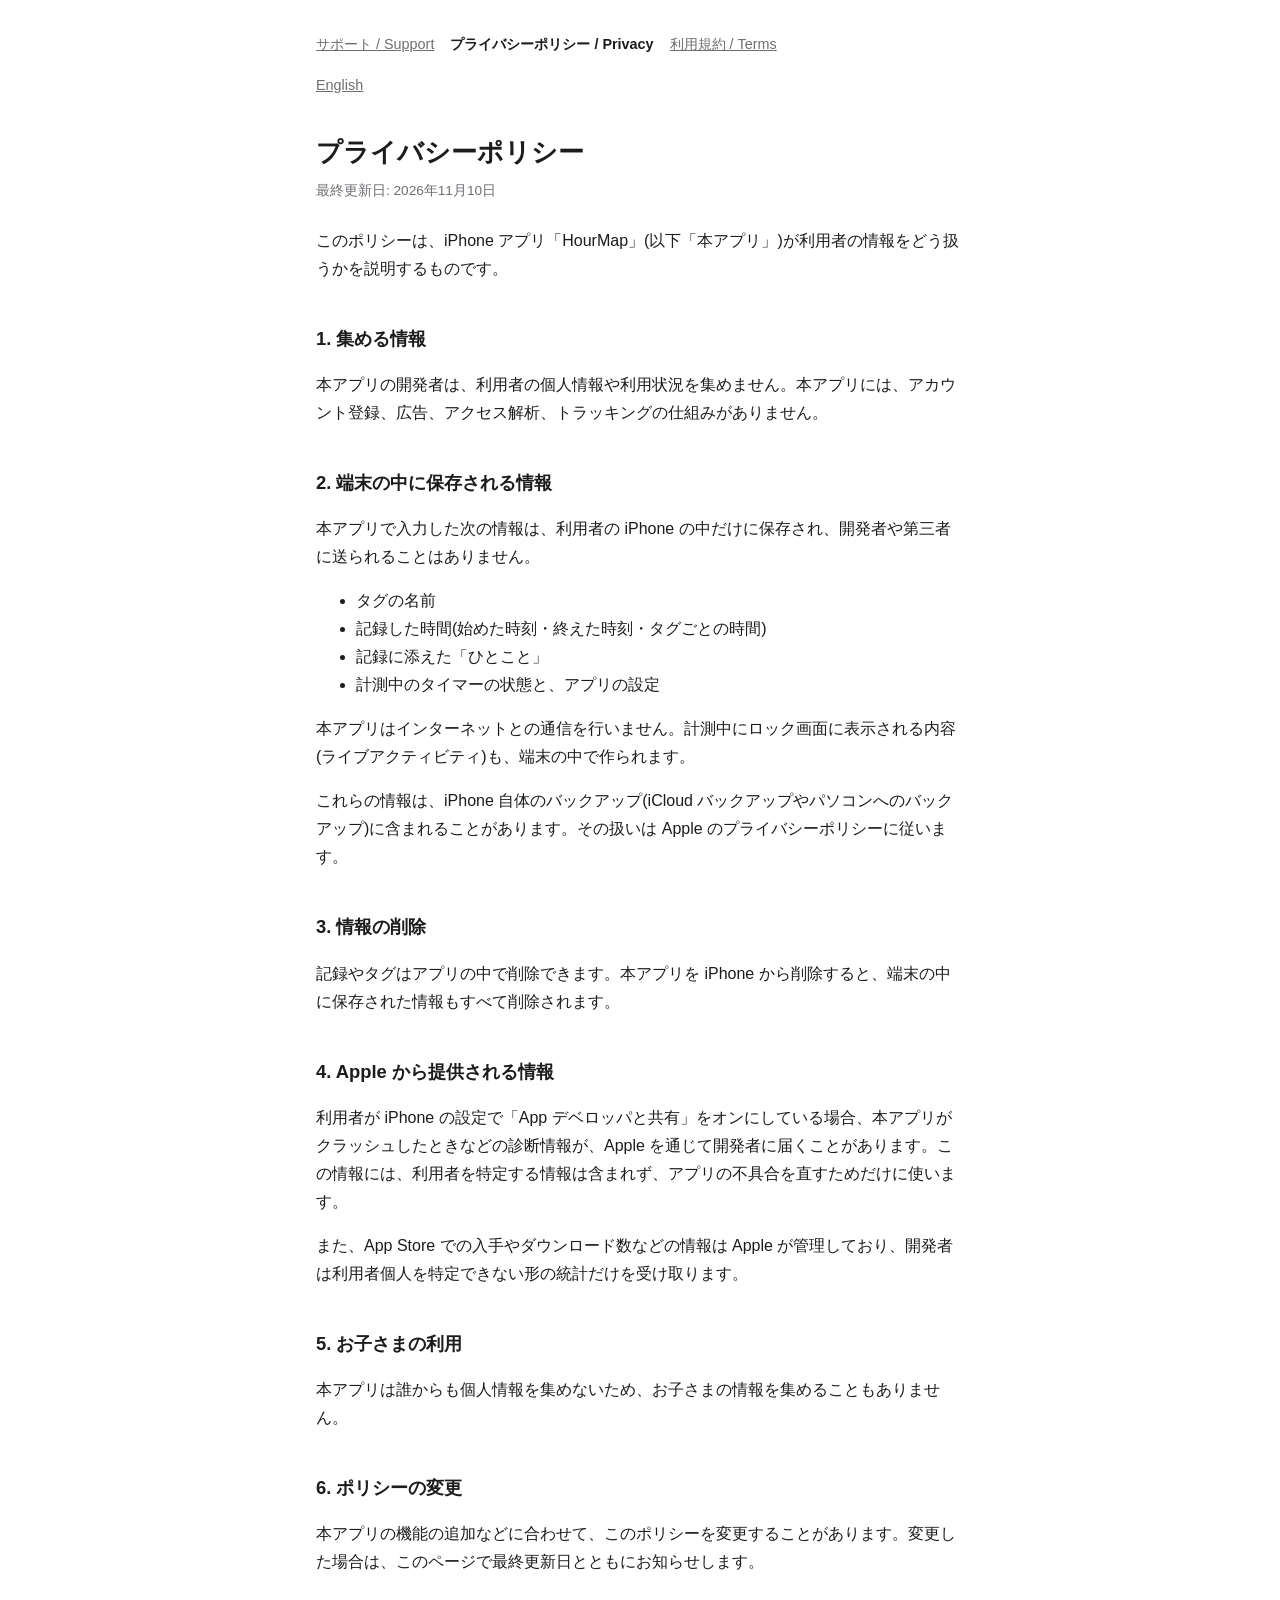
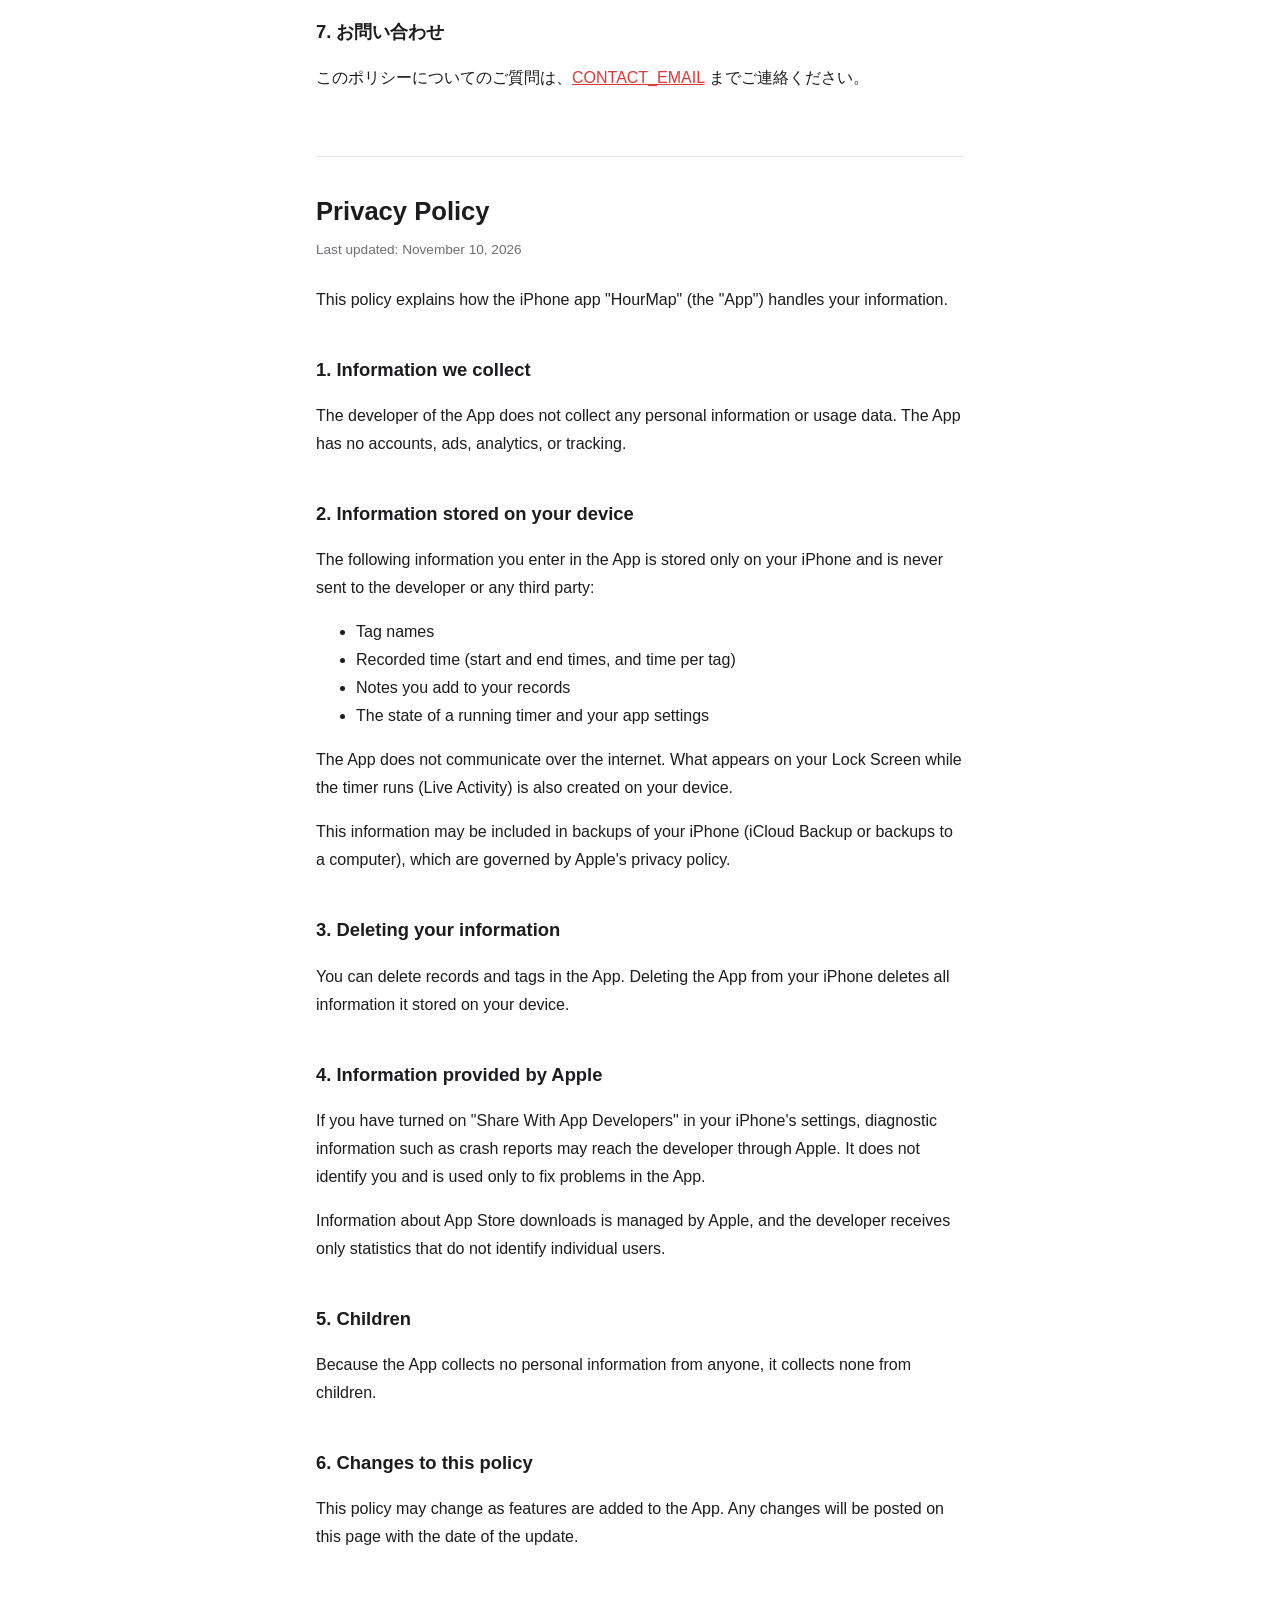
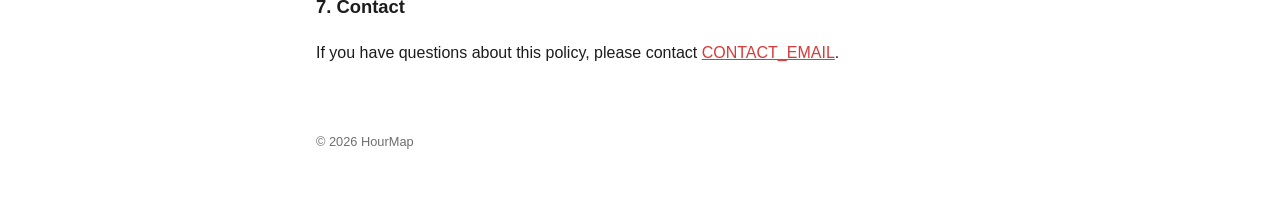
==== privacy.html @ 2efade86 "Draft the support, privacy policy, and terms pages in Japanese and English" ====
<!doctype html>
<html lang="ja">
<head>
  <meta charset="utf-8">
  <meta name="viewport" content="width=device-width, initial-scale=1">
  <title>プライバシーポリシー | HourMap</title>
  <link rel="stylesheet" href="style.css">
</head>
<body>
<main>
  <nav>
    <a href="./">サポート / Support</a>
    <a href="privacy.html" aria-current="page">プライバシーポリシー / Privacy</a>
    <a href="terms.html">利用規約 / Terms</a>
  </nav>
  <p class="lang"><a href="#en">English</a></p>

  <section lang="ja">
    <h1>プライバシーポリシー</h1>
    <p class="updated">最終更新日: 2026年11月10日</p>

    <p>このポリシーは、iPhone アプリ「HourMap」(以下「本アプリ」)が利用者の情報をどう扱うかを説明するものです。</p>

    <h2>1. 集める情報</h2>
    <p>本アプリの開発者は、利用者の個人情報や利用状況を集めません。本アプリには、アカウント登録、広告、アクセス解析、トラッキングの仕組みがありません。</p>

    <h2>2. 端末の中に保存される情報</h2>
    <p>本アプリで入力した次の情報は、利用者の iPhone の中だけに保存され、開発者や第三者に送られることはありません。</p>
    <ul>
      <li>タグの名前</li>
      <li>記録した時間(始めた時刻・終えた時刻・タグごとの時間)</li>
      <li>記録に添えた「ひとこと」</li>
      <li>計測中のタイマーの状態と、アプリの設定</li>
    </ul>
    <p>本アプリはインターネットとの通信を行いません。計測中にロック画面に表示される内容(ライブアクティビティ)も、端末の中で作られます。</p>
    <p>これらの情報は、iPhone 自体のバックアップ(iCloud バックアップやパソコンへのバックアップ)に含まれることがあります。その扱いは Apple のプライバシーポリシーに従います。</p>

    <h2>3. 情報の削除</h2>
    <p>記録やタグはアプリの中で削除できます。本アプリを iPhone から削除すると、端末の中に保存された情報もすべて削除されます。</p>

    <h2>4. Apple から提供される情報</h2>
    <p>利用者が iPhone の設定で「App デベロッパと共有」をオンにしている場合、本アプリがクラッシュしたときなどの診断情報が、Apple を通じて開発者に届くことがあります。この情報には、利用者を特定する情報は含まれず、アプリの不具合を直すためだけに使います。</p>
    <p>また、App Store での入手やダウンロード数などの情報は Apple が管理しており、開発者は利用者個人を特定できない形の統計だけを受け取ります。</p>

    <h2>5. お子さまの利用</h2>
    <p>本アプリは誰からも個人情報を集めないため、お子さまの情報を集めることもありません。</p>

    <h2>6. ポリシーの変更</h2>
    <p>本アプリの機能の追加などに合わせて、このポリシーを変更することがあります。変更した場合は、このページで最終更新日とともにお知らせします。</p>

    <h2>7. お問い合わせ</h2>
    <p>このポリシーについてのご質問は、<a href="mailto:CONTACT_EMAIL">CONTACT_EMAIL</a> までご連絡ください。</p>
  </section>

  <section lang="en" class="en" id="en">
    <h1>Privacy Policy</h1>
    <p class="updated">Last updated: November 10, 2026</p>

    <p>This policy explains how the iPhone app "HourMap" (the "App") handles your information.</p>

    <h2>1. Information we collect</h2>
    <p>The developer of the App does not collect any personal information or usage data. The App has no accounts, ads, analytics, or tracking.</p>

    <h2>2. Information stored on your device</h2>
    <p>The following information you enter in the App is stored only on your iPhone and is never sent to the developer or any third party:</p>
    <ul>
      <li>Tag names</li>
      <li>Recorded time (start and end times, and time per tag)</li>
      <li>Notes you add to your records</li>
      <li>The state of a running timer and your app settings</li>
    </ul>
    <p>The App does not communicate over the internet. What appears on your Lock Screen while the timer runs (Live Activity) is also created on your device.</p>
    <p>This information may be included in backups of your iPhone (iCloud Backup or backups to a computer), which are governed by Apple's privacy policy.</p>

    <h2>3. Deleting your information</h2>
    <p>You can delete records and tags in the App. Deleting the App from your iPhone deletes all information it stored on your device.</p>

    <h2>4. Information provided by Apple</h2>
    <p>If you have turned on "Share With App Developers" in your iPhone's settings, diagnostic information such as crash reports may reach the developer through Apple. It does not identify you and is used only to fix problems in the App.</p>
    <p>Information about App Store downloads is managed by Apple, and the developer receives only statistics that do not identify individual users.</p>

    <h2>5. Children</h2>
    <p>Because the App collects no personal information from anyone, it collects none from children.</p>

    <h2>6. Changes to this policy</h2>
    <p>This policy may change as features are added to the App. Any changes will be posted on this page with the date of the update.</p>

    <h2>7. Contact</h2>
    <p>If you have questions about this policy, please contact <a href="mailto:CONTACT_EMAIL">CONTACT_EMAIL</a>.</p>
  </section>

  <footer>© 2026 HourMap</footer>
</main>
</body>
</html>
---- style.css ----
:root {
  --bg: #ffffff;
  --text: #1c1c1e;
  --muted: #6e6e73;
  --line: #e5e5ea;
  --accent: #d93a3a;
}

@media (prefers-color-scheme: dark) {
  :root {
    --bg: #000000;
    --text: #f2f2f7;
    --muted: #98989d;
    --line: #2c2c2e;
    --accent: #ff6b6b;
  }
}

* { box-sizing: border-box; }

body {
  margin: 0;
  background: var(--bg);
  color: var(--text);
  font-family: -apple-system, BlinkMacSystemFont, "Hiragino Sans", "Helvetica Neue", sans-serif;
  line-height: 1.75;
  -webkit-text-size-adjust: 100%;
}

main {
  max-width: 680px;
  margin: 0 auto;
  padding: 32px 16px 64px;
}

nav {
  display: flex;
  gap: 16px;
  flex-wrap: wrap;
  font-size: 0.9rem;
  margin-bottom: 32px;
}

nav a, .lang a { color: var(--muted); }
nav a[aria-current="page"] { color: var(--text); font-weight: 600; text-decoration: none; }

.lang { font-size: 0.9rem; margin: -16px 0 32px; }

h1 { font-size: 1.6rem; margin: 0 0 4px; }
h2 { font-size: 1.15rem; margin: 40px 0 8px; }
h3 { font-size: 1rem; margin: 24px 0 4px; }

.updated { color: var(--muted); font-size: 0.85rem; margin: 0 0 24px; }

a { color: var(--accent); }

section.en {
  border-top: 1px solid var(--line);
  margin-top: 64px;
  padding-top: 32px;
}

footer {
  color: var(--muted);
  font-size: 0.8rem;
  margin-top: 64px;
}
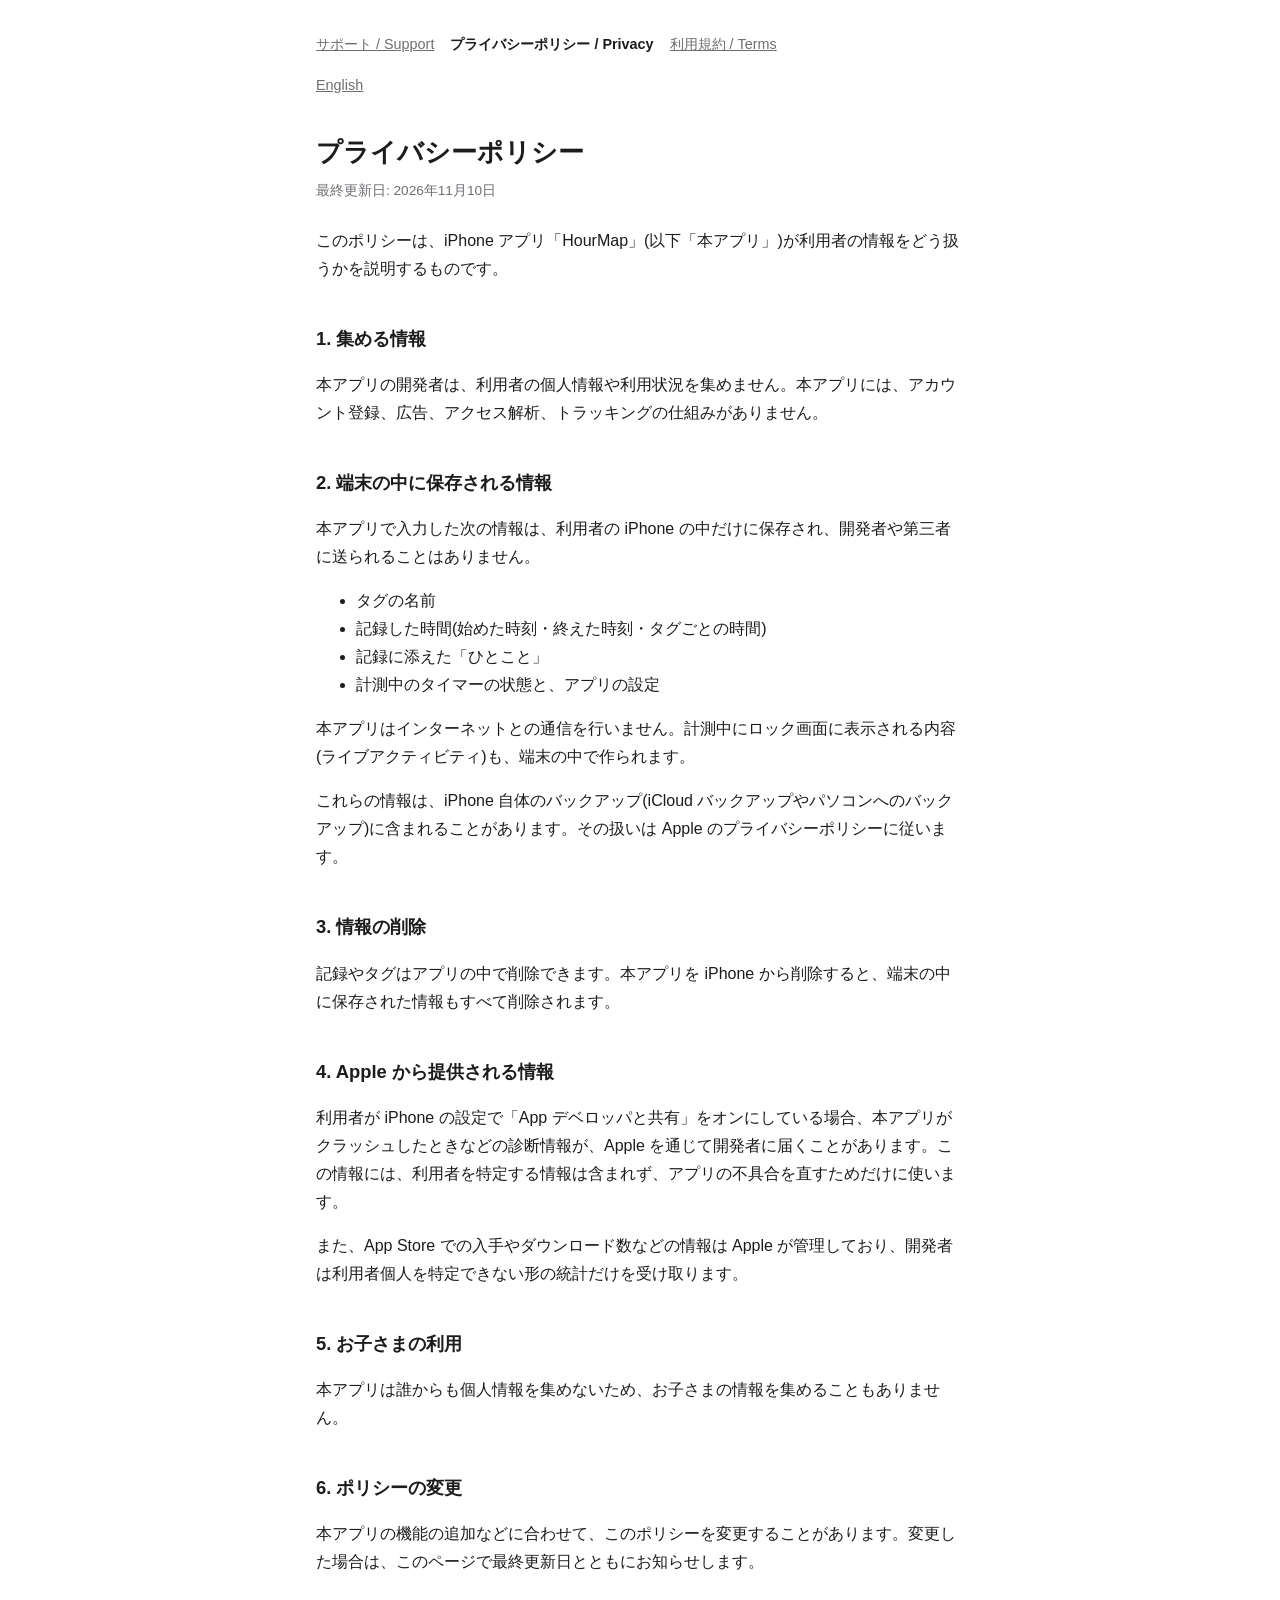
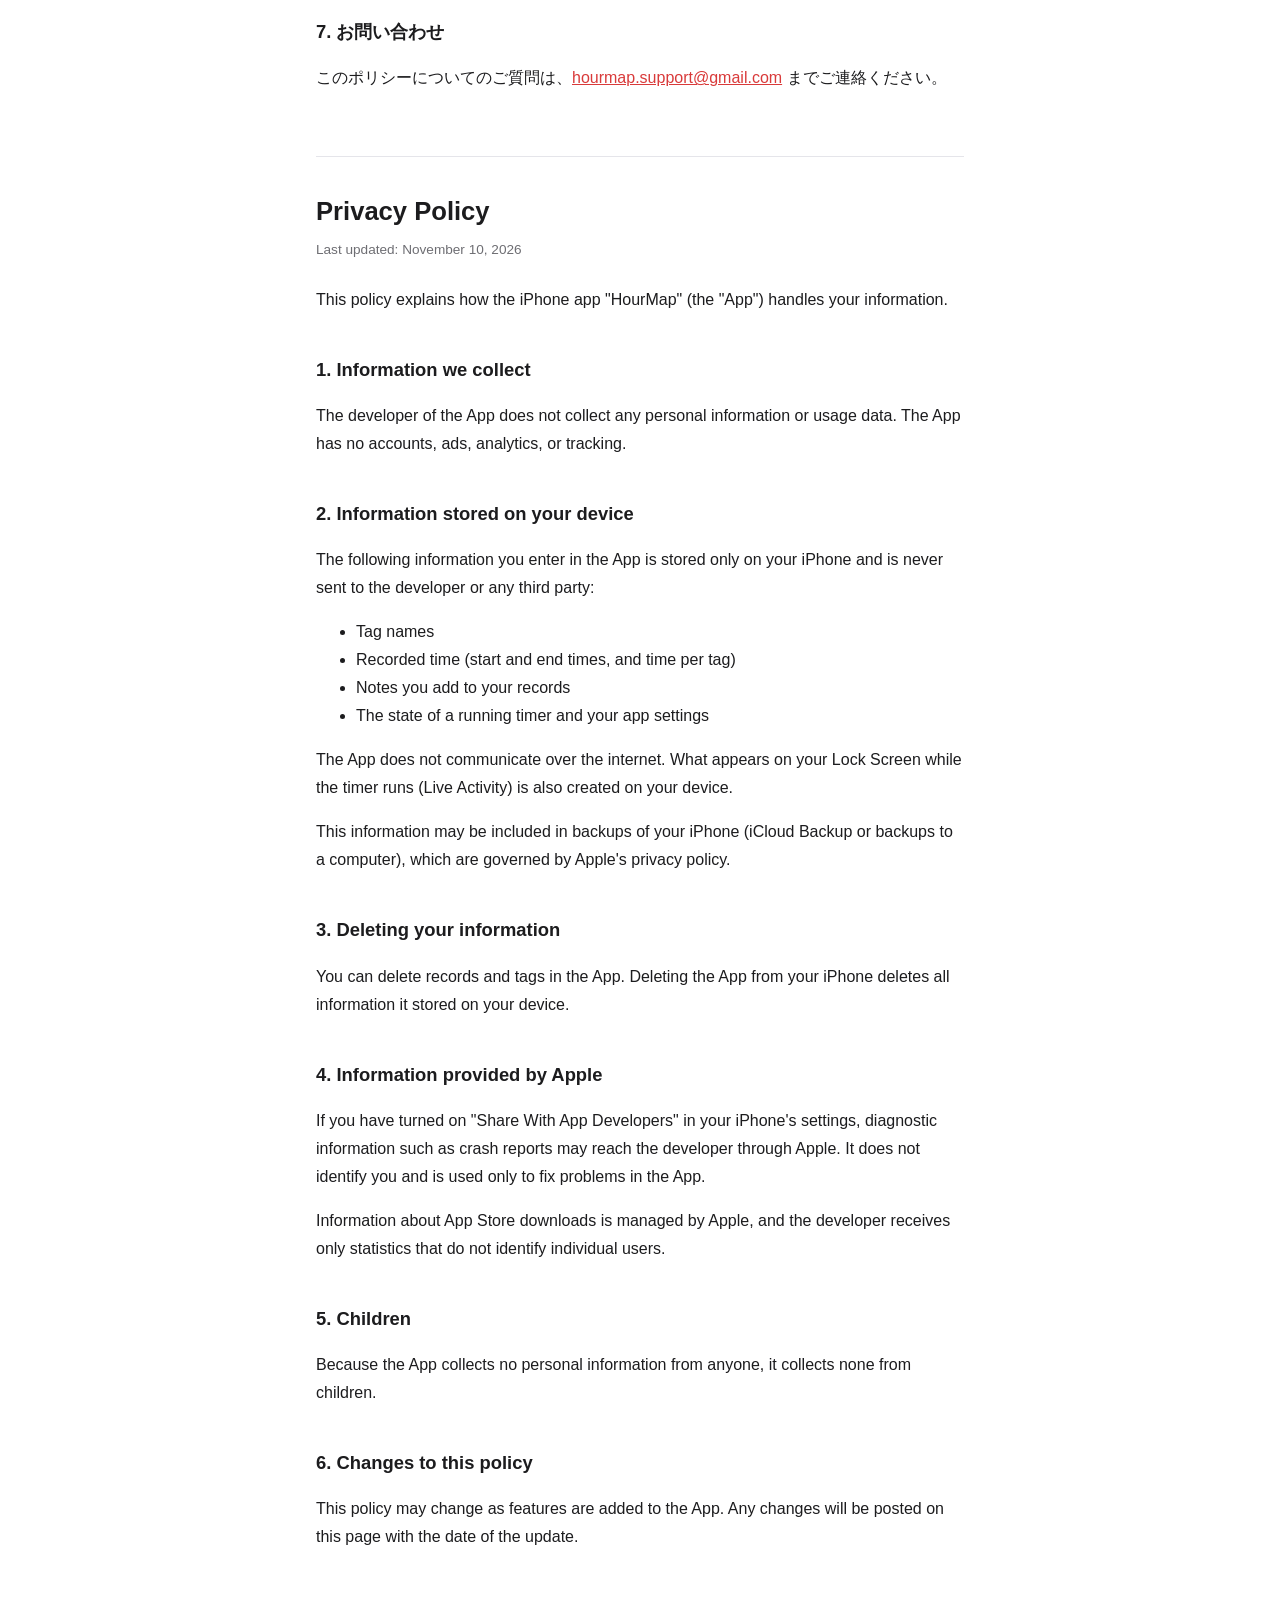
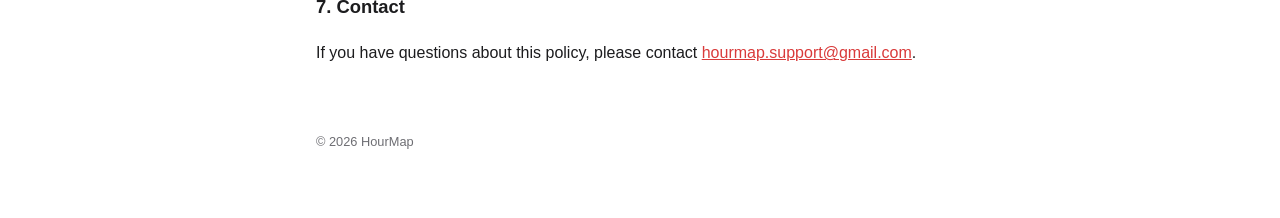
==== commit 278201d2: "Link the support page by file name and fill in the contact email" ====
--- a/privacy.html
+++ b/privacy.html
@@ -9,7 +9,7 @@
 <body>
 <main>
   <nav>
-    <a href="./">サポート / Support</a>
+    <a href="index.html">サポート / Support</a>
     <a href="privacy.html" aria-current="page">プライバシーポリシー / Privacy</a>
     <a href="terms.html">利用規約 / Terms</a>
   </nav>
@@ -49,7 +49,7 @@
     <p>本アプリの機能の追加などに合わせて、このポリシーを変更することがあります。変更した場合は、このページで最終更新日とともにお知らせします。</p>
 
     <h2>7. お問い合わせ</h2>
-    <p>このポリシーについてのご質問は、<a href="mailto:CONTACT_EMAIL">CONTACT_EMAIL</a> までご連絡ください。</p>
+    <p>このポリシーについてのご質問は、<a href="mailto:hourmap.support@gmail.com">hourmap.support@gmail.com</a> までご連絡ください。</p>
   </section>
 
   <section lang="en" class="en" id="en">
@@ -86,7 +86,7 @@
     <p>This policy may change as features are added to the App. Any changes will be posted on this page with the date of the update.</p>
 
     <h2>7. Contact</h2>
-    <p>If you have questions about this policy, please contact <a href="mailto:CONTACT_EMAIL">CONTACT_EMAIL</a>.</p>
+    <p>If you have questions about this policy, please contact <a href="mailto:hourmap.support@gmail.com">hourmap.support@gmail.com</a>.</p>
   </section>
 
   <footer>© 2026 HourMap</footer>
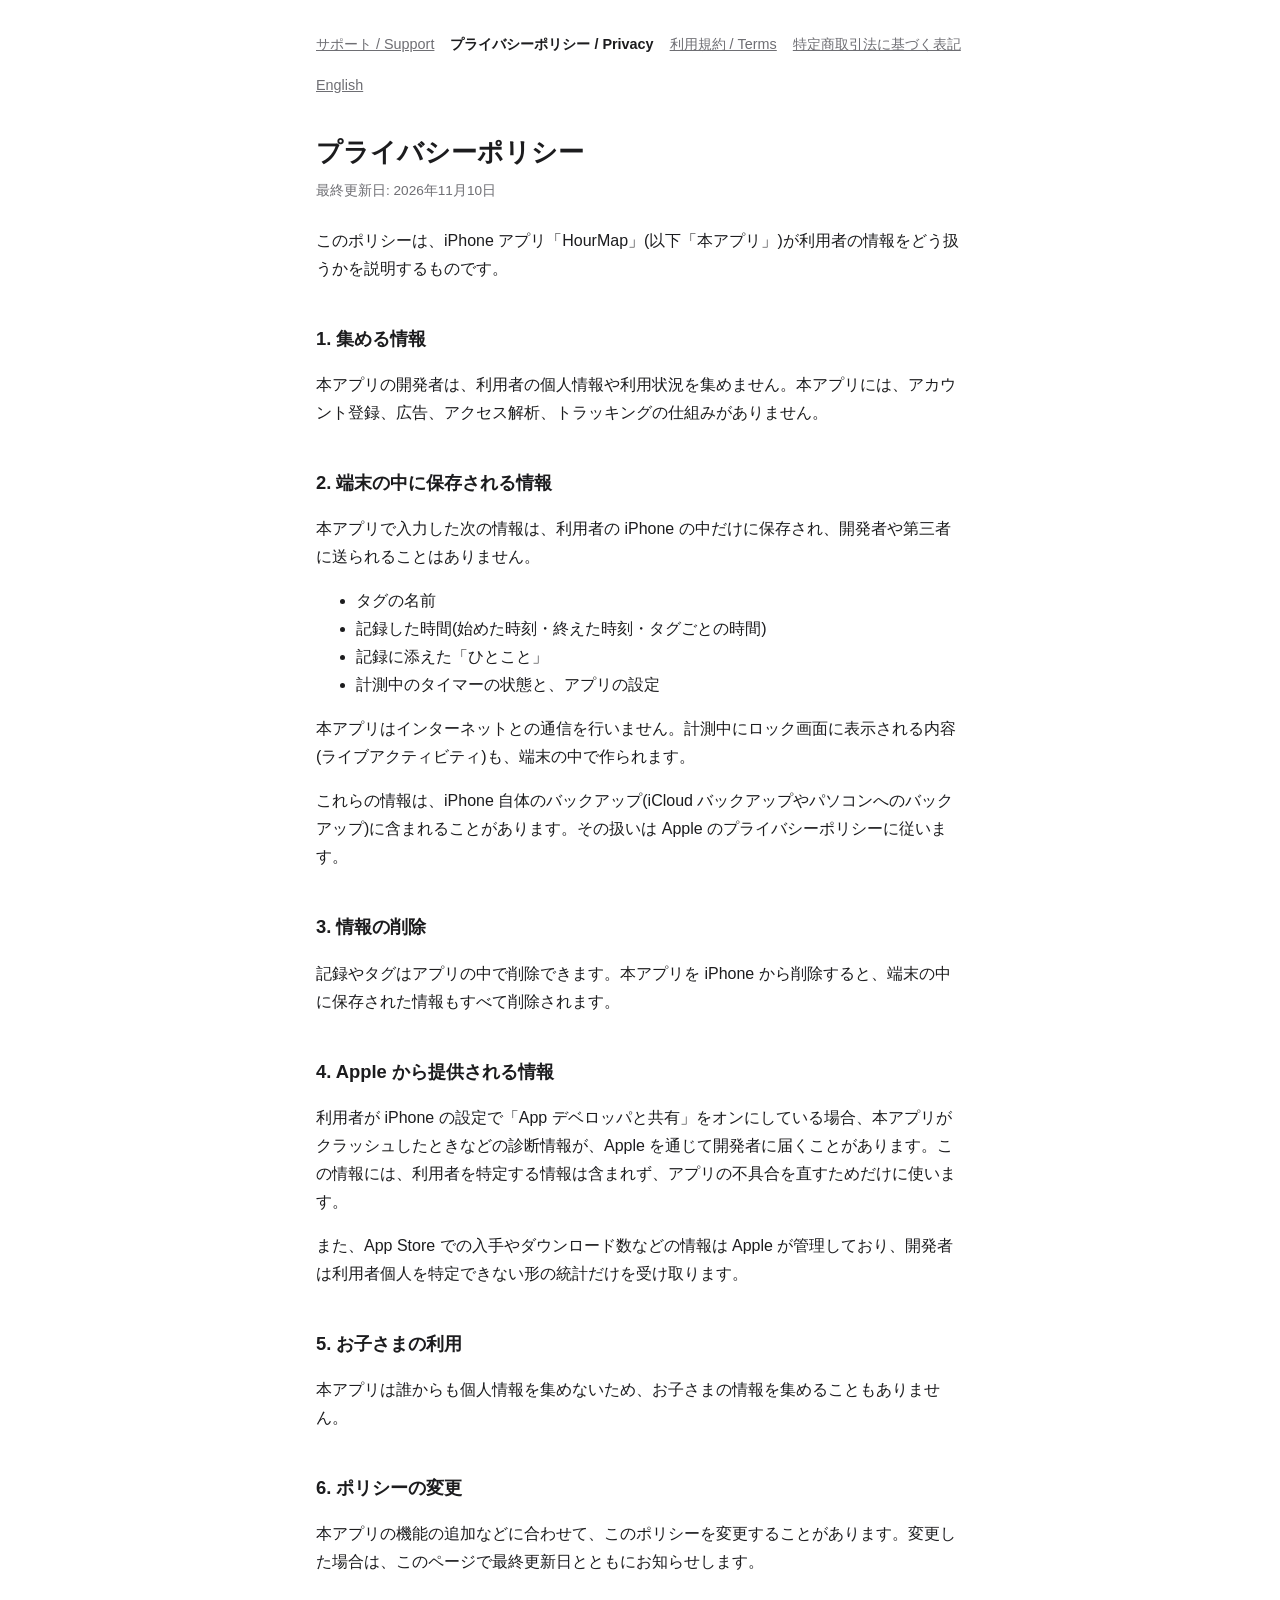
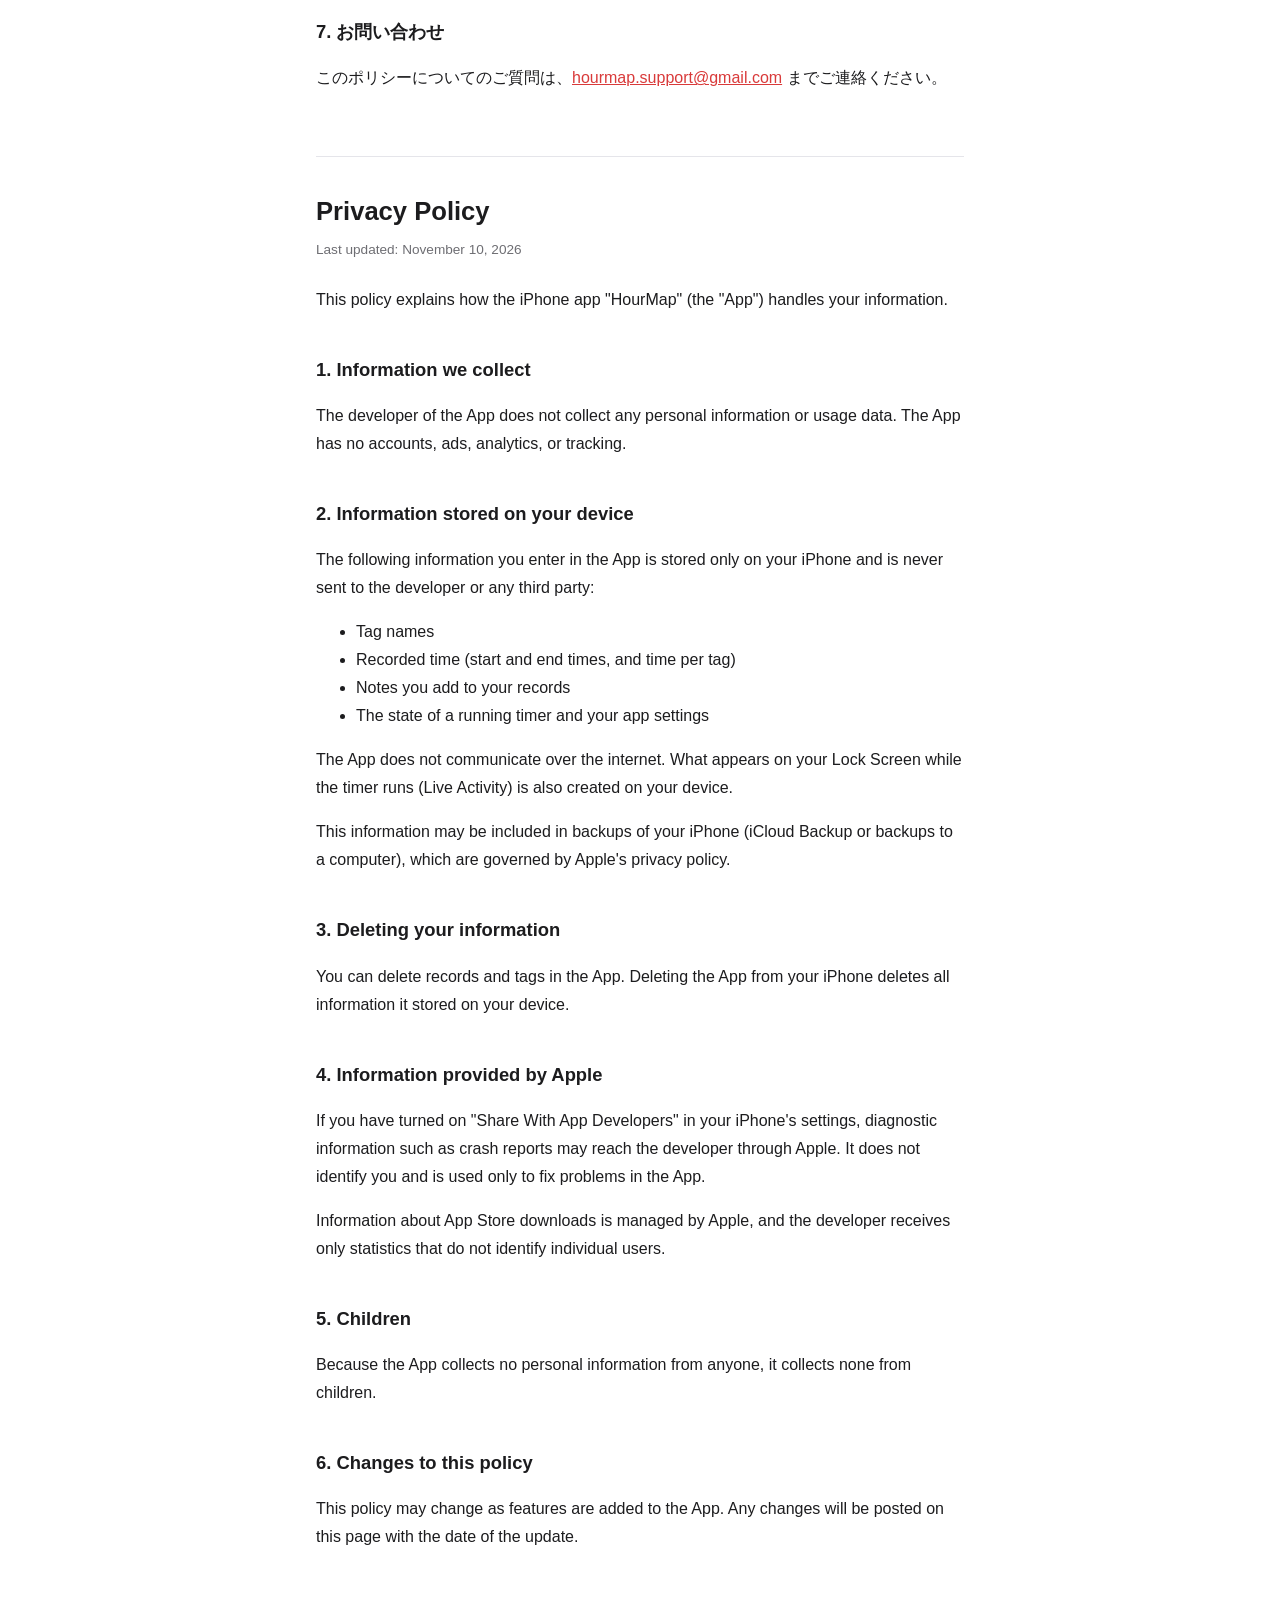
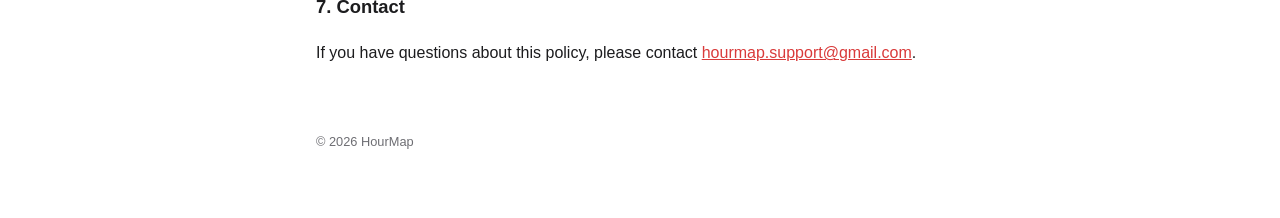
==== commit a584d011: "Add the page required by the Act on Specified Commercial Transactions and link it from every page" ====
--- a/privacy.html
+++ b/privacy.html
@@ -12,6 +12,7 @@
     <a href="index.html">サポート / Support</a>
     <a href="privacy.html" aria-current="page">プライバシーポリシー / Privacy</a>
     <a href="terms.html">利用規約 / Terms</a>
+    <a href="legal.html">特定商取引法に基づく表記</a>
   </nav>
   <p class="lang"><a href="#en">English</a></p>
 
--- a/style.css
+++ b/style.css
@@ -65,3 +65,8 @@
   font-size: 0.8rem;
   margin-top: 64px;
 }
+
+/* Label/value list on the legal page */
+dl.facts { margin: 0; }
+dl.facts dt { font-weight: 600; margin-top: 20px; }
+dl.facts dd { margin: 2px 0 0; padding-bottom: 20px; border-bottom: 1px solid var(--line); }
